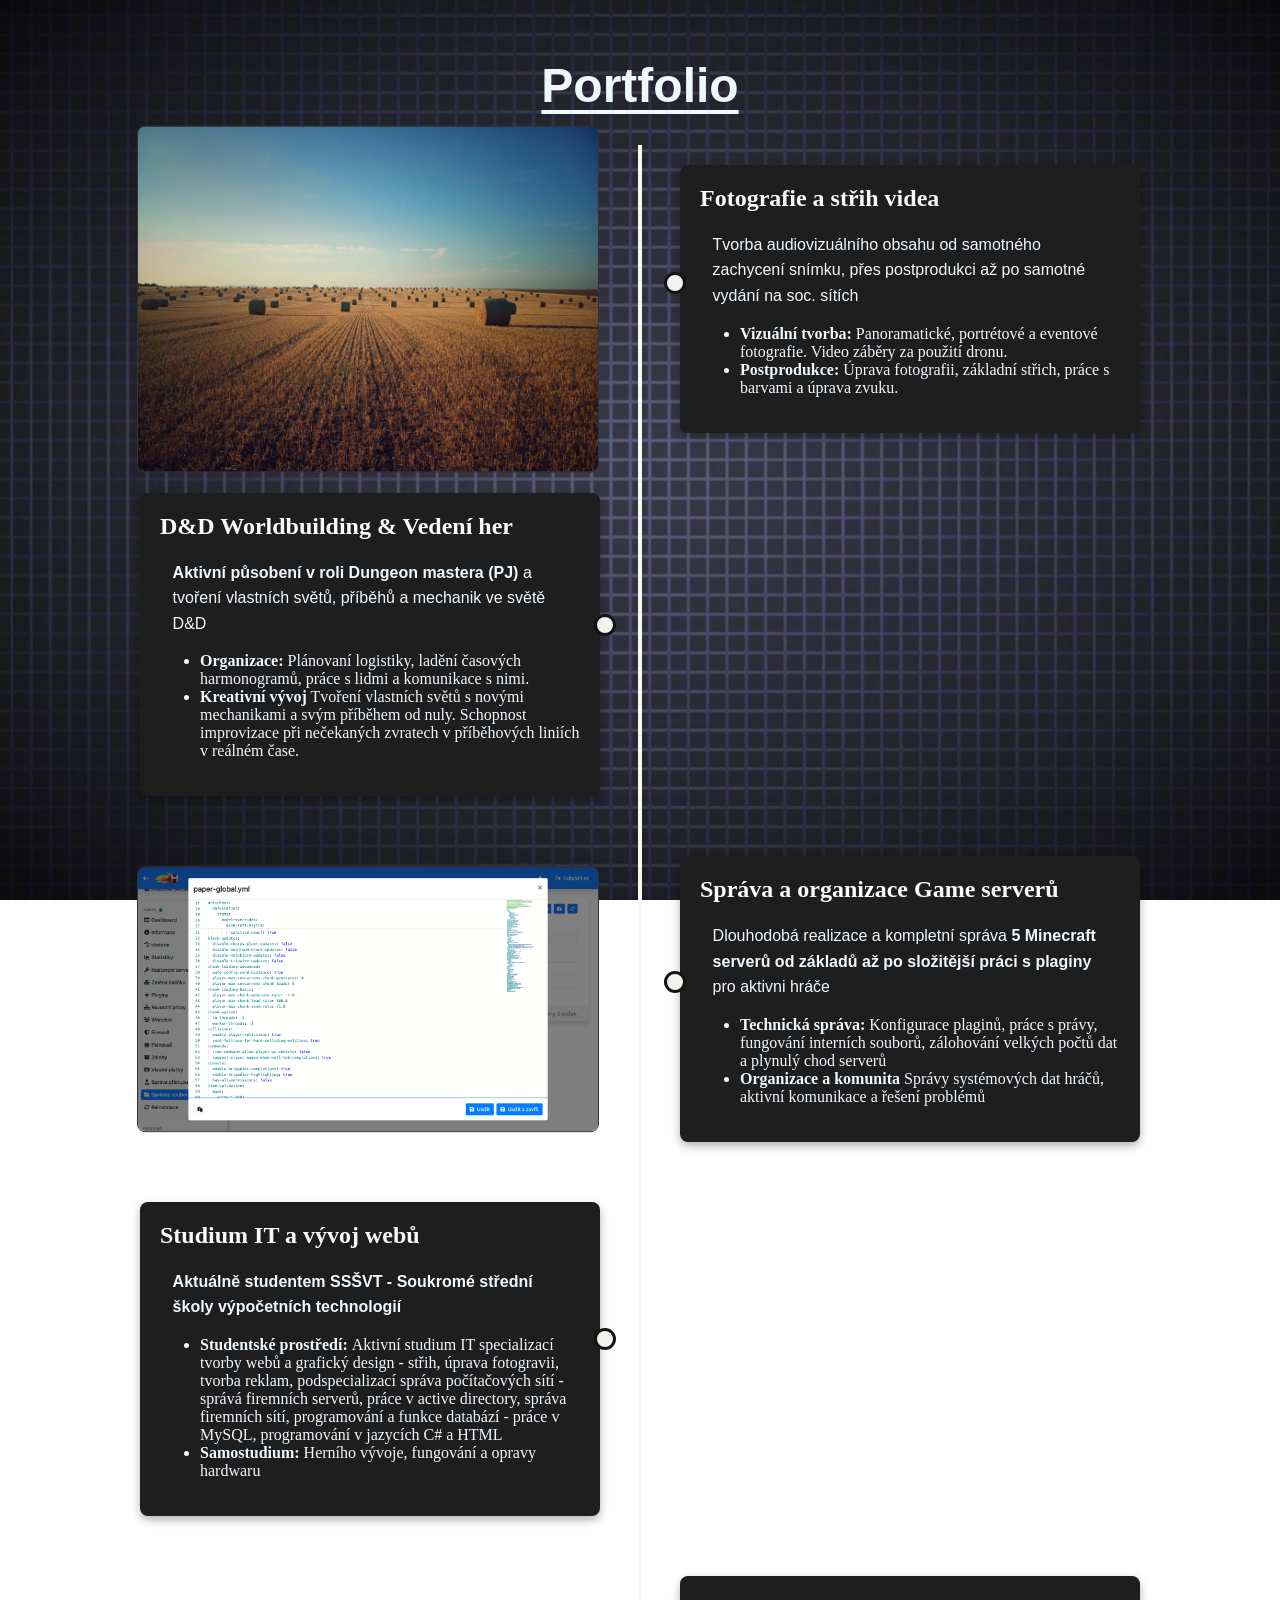
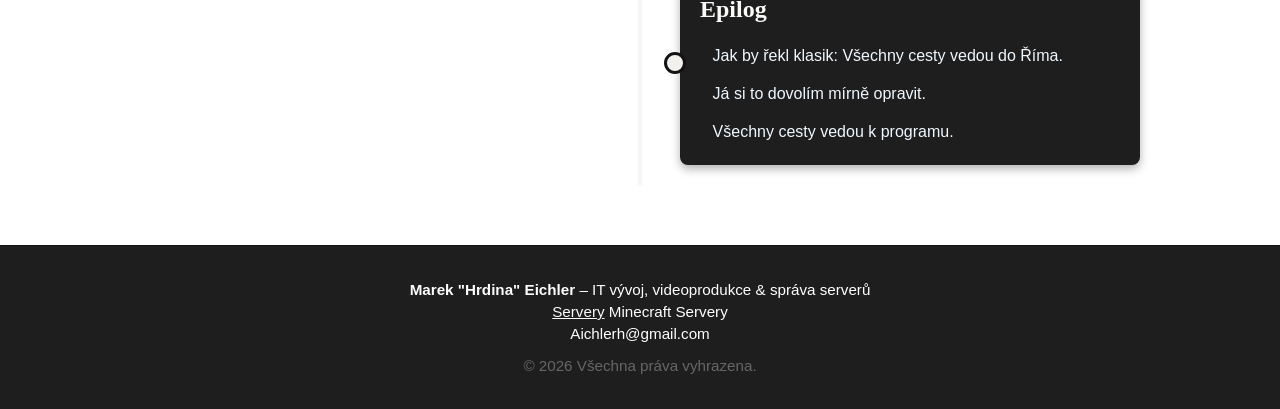
==== index.html @ 702cc5cc "Add files via upload" ====
<!DOCTYPE html>
<html>
<head>
<title>Portfolio</title>
<link rel="stylesheet" href="style.css">
</head>
<body>
    <h1>Portfolio</h1>
    <main class="timeline">
        <article class="kapitola vpravo">
        <h2>
            Fotografie a střih videa
        </h2>
        <img src="Pole.JPG" alt="Random" class="foto-naproti">

        <p>
           Tvorba audiovizuálního obsahu od samotného zachycení snímku, přes postprodukci až po samotné vydání na soc. sítích
        </p>
        <ul>
            <li><strong>Vizuální tvorba: </strong> Panoramatické, portrétové a eventové fotografie. Video záběry za použití dronu. </li>
            <li><strong>Postprodukce: </strong> Úprava fotografii, základní střich, práce s barvami a úprava zvuku.</li>
        </ul>
        </article>
        <article class="kapitola vlevo" style="text-align: left;">
            <h2>
                D&D Worldbuilding & Vedení her
            </h2>
            <p>
                 <strong>
                    Aktivní působení v roli Dungeon mastera (PJ)
                 </strong>
                 a tvoření vlastních světů, příběhů a mechanik ve světě D&D
            </p>
            <ul>
                <li><strong>Organizace:</strong> Plánovaní logistiky, ladění časových harmonogramů, práce s lidmi a komunikace s nimi.</li>
                <li><strong>Kreativní vývoj</strong> Tvoření vlastních světů s novými mechanikami a svým příběhem od nuly. Schopnost improvizace při nečekaných zvratech v příběhových liniích v reálném čase.</li>
            </ul>
        </article>
        <article class="kapitola vpravo">
            <H2> Správa a organizace Game serverů</H2>
            <img src="servergame.png" alt="KonzoleServer" class="foto-naproti">
            <p>
                Dlouhodobá realizace a kompletní správa <strong>5 Minecraft serverů od základů až po složitější práci s plaginy</strong> pro aktivni hráče
            </p>
            <ul>
                <li> <strong> Technická správa: </strong> Konfigurace plaginů, práce s právy, fungování interních souborů, zálohování velkých počtů dat a plynulý chod serverů</li>
                <li> <strong> Organizace a komunita </strong> Správy systémových dat hráčů, aktivní komunikace a řešení problémů</li>
            </ul>
        </article>
        <article class="kapitola vlevo" style="text-align: left;">
            <h2> 
                Studium IT a vývoj webů
            </h2>
            <p>
                <strong>Aktuálně studentem SSŠVT - Soukromé střední školy výpočetních technologií</strong>
            </p>
            <ul>
                <li><strong> Studentské prostředí: </strong> Aktivní studium IT specializací tvorby webů a grafický design - střih, úprava fotogravii, tvorba reklam, podspecializací správa počítačových sítí - správá firemních serverů, práce v active directory, správa firemních sítí, programování a funkce databází - práce v MySQL, programování v jazycích C# a HTML</li>
                <li><strong>Samostudium: </strong> Herního vývoje, fungování a opravy hardwaru</li>
            </ul>
        </article>
        <article class="kapitola vpravo">
            <h2>Epilog</h2>
            <p>Jak by řekl klasik: Všechny cesty vedou do Říma. </p>
            <p>Já si to dovolím mírně opravit. </p>
            <p>Všechny cesty vedou k programu.</p>
        </article>
    </main>
</body>
<footer class="site-footer">
    <div class="footer-obsah">
        <p><strong>Marek "Hrdina" Eichler</strong> – IT vývoj, videoprodukce & správa serverů</p>
        <p class="footer-odkazy">
            <a href="index2.html">Servery</a> 
            <span>Minecraft Servery</span>
        </p>
        <p>
            Aichlerh@gmail.com
        </p>
        <p class="copyright">&copy; 2026 Všechna práva vyhrazena.</p>
    </div>
</footer>
</html>
---- style.css ----
body   {
    background-image: url(background.jpg);
    background-repeat: no-repeat;
    background-size: cover;
    background-position: center;
    background-attachment: fixed;
    min-height: 100vh;
    margin: 0;
    color: aliceblue;
}
    
h1 {
    font-family: 'Segoe UI', Tahoma, Geneva, Verdana, sans-serif;
    text-align: center;
    font-size: 300%;
    padding-top: 2%;
    text-decoration: underline;
    text-underline-offset: 10%;
}
p {
    font-family: 'Segoe UI', Tahoma, Geneva, Verdana, sans-serif;
    margin: 3%;

}

/* Hlavní obal pro celou časovou osu */
.timeline {
    position: relative;
    max-width: 1000px;
    margin: 0 auto;
    padding: 20px;
    display: flex;
    flex-direction: column;
    gap: 60px; /* Mezera mezi jednotlivými kapitolami pod sebou */
}

/* Svislá žlutá čára vedoucí přesně středem stránky */
.timeline::before {
    content: "";
    position: absolute;
    top: 0;
    bottom: 0;
    left: 50%;
    width: 4px;
    background-color: #f6f6f2;    /* bílá čára */
    transform: translateX(-50%); /* Přesné vycentrování čáry */
}

/* Základní styl pro každou kapitolu */
.kapitola {
    position: relative;
    width: 42%;                   /* Šířka bloku s textem */
    background: #1e1e1e;          /* Tmavší pozadí bloku */
    padding: 20px;
    border-radius: 8px;
    box-shadow: 0 4px 10px rgba(0, 0, 0, 0.3);
}

/* Nadpisy a odstavce v kapitole */
.kapitola h2 {
    margin-top: 0;
    color: #fafaf8; /* Žlutý nadpis */
    text-align: left;
}

.kapitola p {
    line-height: 1.6;
    margin-bottom: 0;
}

/* Žlutá tečka na středové čáře */
.kapitola::before {
    content: "";
    position: absolute;
    top: 40%;                  /* Výška tečky zarovnaná k nadpisu */
    width: 16px;
    height: 16px;
    background-color: #f2f1ee;     /* Žlutá tečka */
    border: 3px solid #121212;     /* Okraj v barvě pozadí stránky pro odseknutí od čáry */
    border-radius: 50%;
    z-index: 1;                    /* Dá tečku nad svislou čáru */
}

/* Kapitola vlevo */
.vlevo {
    align-self: flex-start;        /* Posun bloku do levé poloviny */
    text-align: right;             /* Zarovnání textu doprava k čáře */
}

.vlevo::before {
    right: -16px;                /* Umístí tečku na středovou čáru zprava */
}

/* Kapitola vpravo */
.vpravo {
    align-self: flex-end;          /* Posun bloku do pravé poloviny */
    text-align: left;              /* Zarovnání textu doleva k čáře */
}

.vpravo::before {
    left: -16px;                  /* Umístí tečku na středovou čáru zleva */
}

.site-footer {
    background-color: #1e1e1e;
    border-top: 1px solid #121212;
    padding: 30px 20px ;
    margin-top: 60px;
    text-align: center;
    color: white;

}

.footer-obsah p {
    margin: 5px 0;
    font-size: 0.95rem;
}

.footer-odkazy a {
    color: #fafaf8;
    text-decoration: underline;
}

.footer-odkazy a:hover {
    color: #ffd700;
}

.copyright {
    font-size: 0.8rem;
    color: #666666;
    margin-top: 15px !important;
}

/*test*/


/* Aby se pozice počítala od obalu časové osy/řádku */
.kapitola {
    position: relative;
}

/* Absolutní vytlačení fotky na druhou stranu osy */
.foto-naproti {
    position: absolute;
    top: 50%;
    transform: translateY(-50%); /* Srovná fotku přesně na střed výšky textu */
    width: 100%;                  /* Vyplní šířku protějšího prostoru */
    height: auto;                /* Zachová původní poměr stran */
    border-radius: 8px;
    border: 1px solid #333;
}

/* Když je text vpravo, fotka se posune do levého sloupce */
.kapitola.vpravo .foto-naproti {
    left: -118%; /* Posune fotku do levé poloviny přes bílou čáru */
}

/* Když je text vlevo, fotka se posune do pravého sloupce */
.kapitola.vlevo .foto-naproti {
    right: -118%; /* Posune fotku do pravé poloviny přes bílou čáru */
}
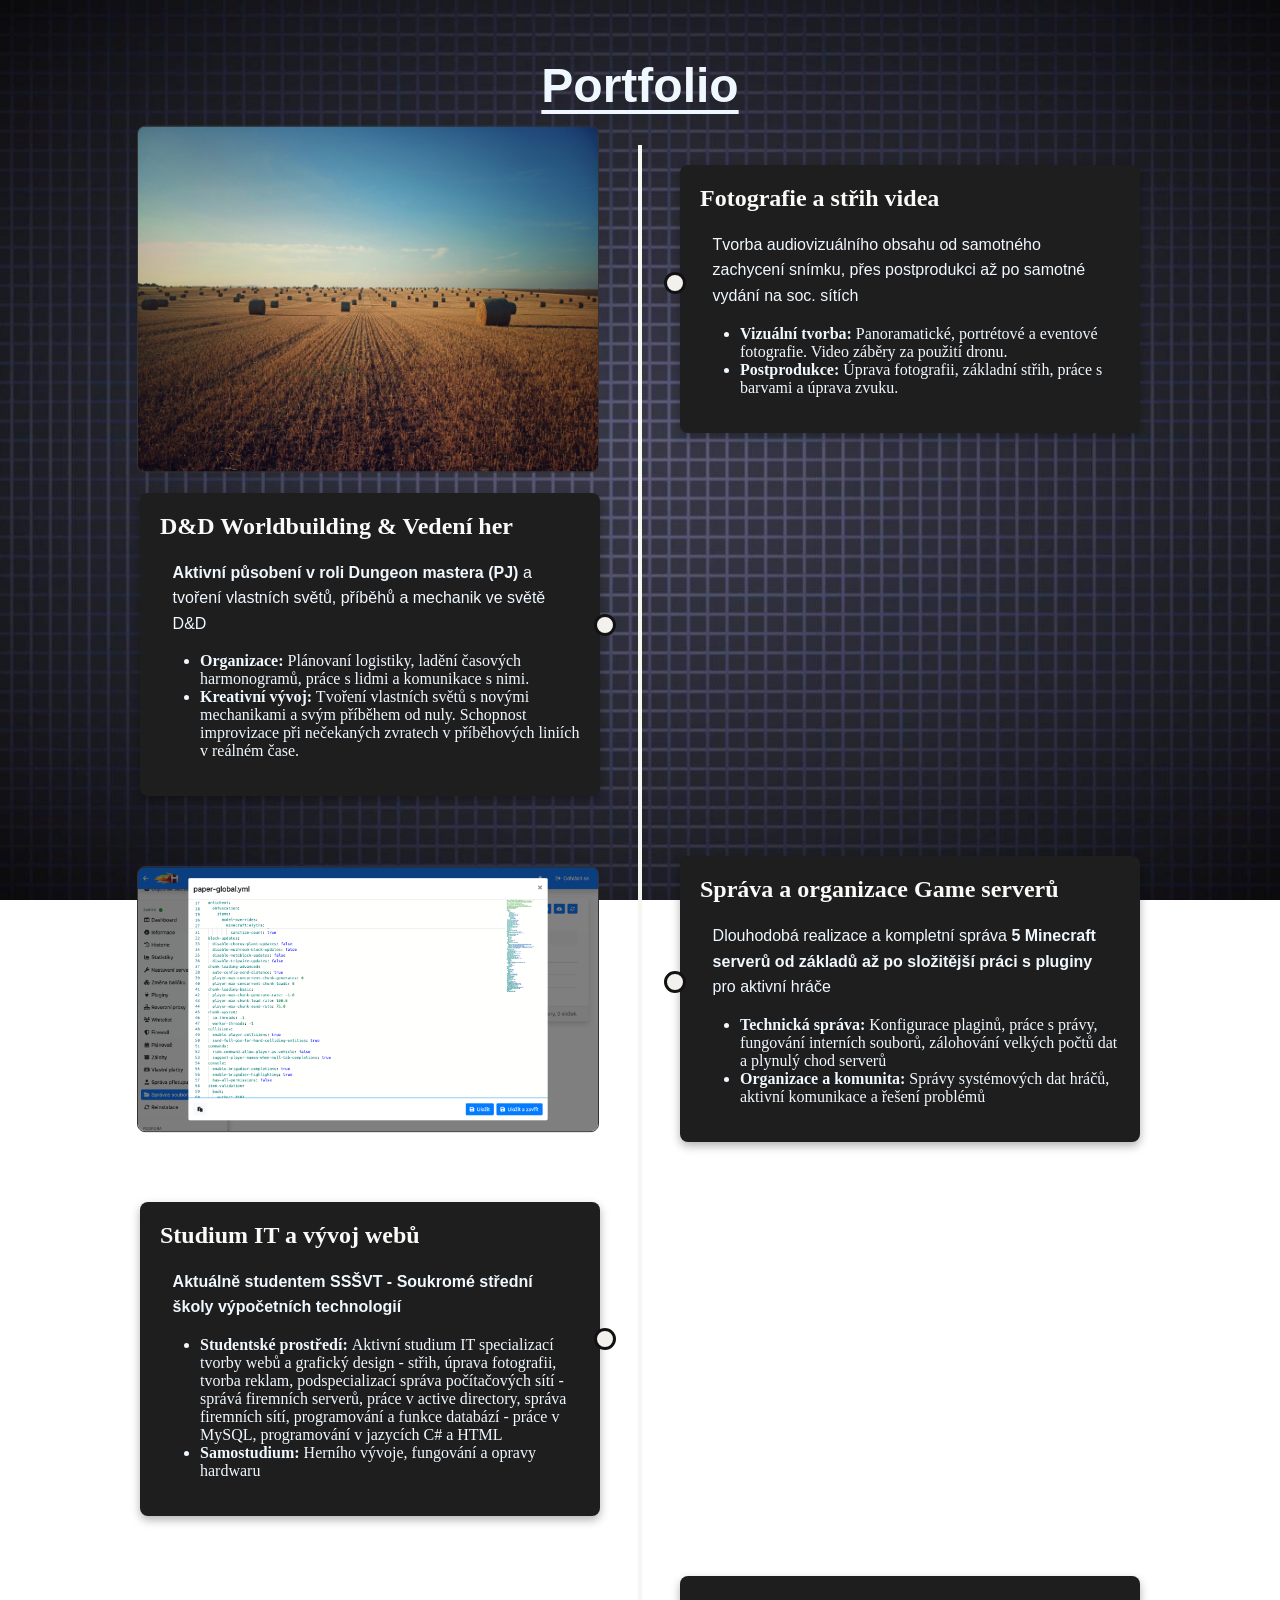
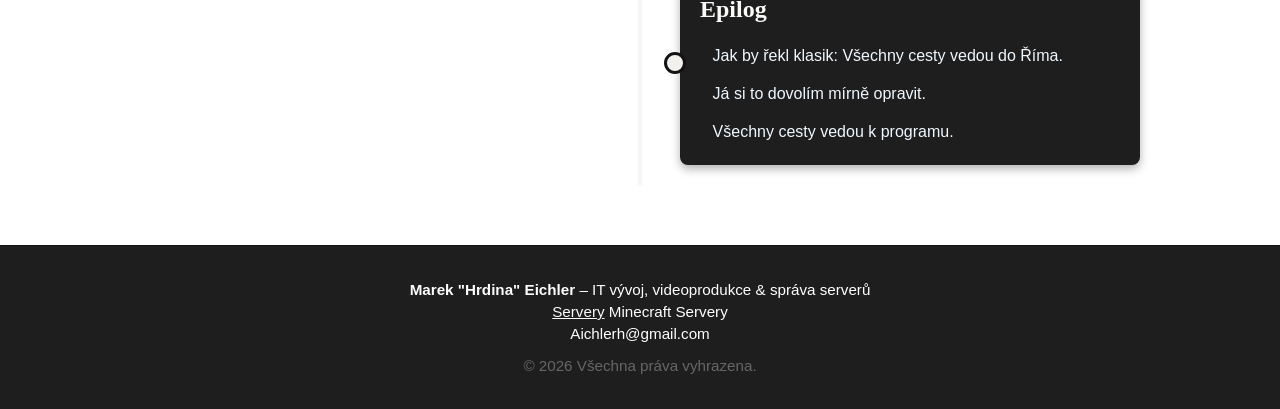
==== commit fa0d88c8: "Fix typos in index.html" ====
--- a/index.html
+++ b/index.html
@@ -18,7 +18,7 @@
         </p>
         <ul>
             <li><strong>Vizuální tvorba: </strong> Panoramatické, portrétové a eventové fotografie. Video záběry za použití dronu. </li>
-            <li><strong>Postprodukce: </strong> Úprava fotografii, základní střich, práce s barvami a úprava zvuku.</li>
+            <li><strong>Postprodukce: </strong> Úprava fotografii, základní střih, práce s barvami a úprava zvuku.</li>
         </ul>
         </article>
         <article class="kapitola vlevo" style="text-align: left;">
@@ -33,18 +33,18 @@
             </p>
             <ul>
                 <li><strong>Organizace:</strong> Plánovaní logistiky, ladění časových harmonogramů, práce s lidmi a komunikace s nimi.</li>
-                <li><strong>Kreativní vývoj</strong> Tvoření vlastních světů s novými mechanikami a svým příběhem od nuly. Schopnost improvizace při nečekaných zvratech v příběhových liniích v reálném čase.</li>
+                <li><strong>Kreativní vývoj:</strong> Tvoření vlastních světů s novými mechanikami a svým příběhem od nuly. Schopnost improvizace při nečekaných zvratech v příběhových liniích v reálném čase.</li>
             </ul>
         </article>
         <article class="kapitola vpravo">
             <H2> Správa a organizace Game serverů</H2>
             <img src="servergame.png" alt="KonzoleServer" class="foto-naproti">
             <p>
-                Dlouhodobá realizace a kompletní správa <strong>5 Minecraft serverů od základů až po složitější práci s plaginy</strong> pro aktivni hráče
+                Dlouhodobá realizace a kompletní správa <strong>5 Minecraft serverů od základů až po složitější práci s pluginy</strong> pro aktivní hráče
             </p>
             <ul>
                 <li> <strong> Technická správa: </strong> Konfigurace plaginů, práce s právy, fungování interních souborů, zálohování velkých počtů dat a plynulý chod serverů</li>
-                <li> <strong> Organizace a komunita </strong> Správy systémových dat hráčů, aktivní komunikace a řešení problémů</li>
+                <li> <strong> Organizace a komunita: </strong> Správy systémových dat hráčů, aktivní komunikace a řešení problémů</li>
             </ul>
         </article>
         <article class="kapitola vlevo" style="text-align: left;">
@@ -55,7 +55,7 @@
                 <strong>Aktuálně studentem SSŠVT - Soukromé střední školy výpočetních technologií</strong>
             </p>
             <ul>
-                <li><strong> Studentské prostředí: </strong> Aktivní studium IT specializací tvorby webů a grafický design - střih, úprava fotogravii, tvorba reklam, podspecializací správa počítačových sítí - správá firemních serverů, práce v active directory, správa firemních sítí, programování a funkce databází - práce v MySQL, programování v jazycích C# a HTML</li>
+                <li><strong> Studentské prostředí: </strong> Aktivní studium IT specializací tvorby webů a grafický design - střih, úprava fotografii, tvorba reklam, podspecializací správa počítačových sítí - správá firemních serverů, práce v active directory, správa firemních sítí, programování a funkce databází - práce v MySQL, programování v jazycích C# a HTML</li>
                 <li><strong>Samostudium: </strong> Herního vývoje, fungování a opravy hardwaru</li>
             </ul>
         </article>
@@ -80,4 +80,4 @@
         <p class="copyright">&copy; 2026 Všechna práva vyhrazena.</p>
     </div>
 </footer>
-</html>+</html>
